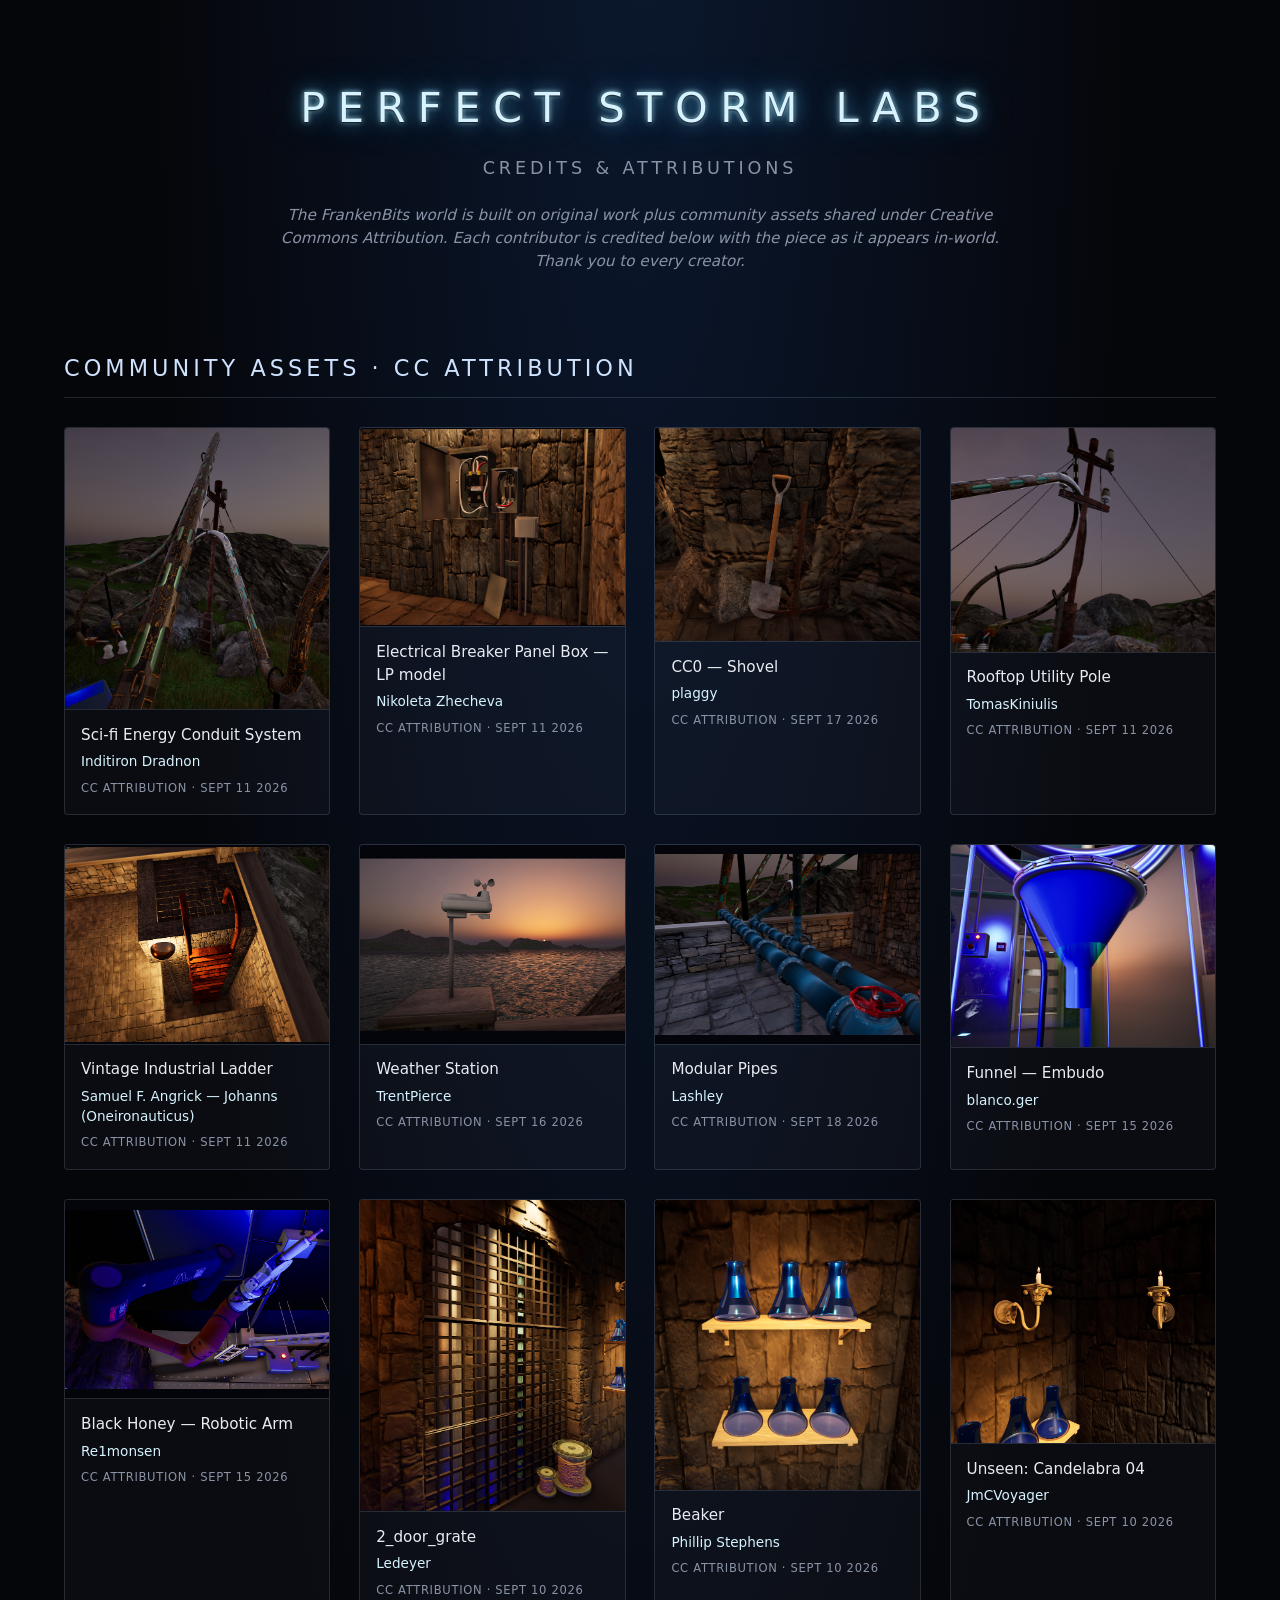
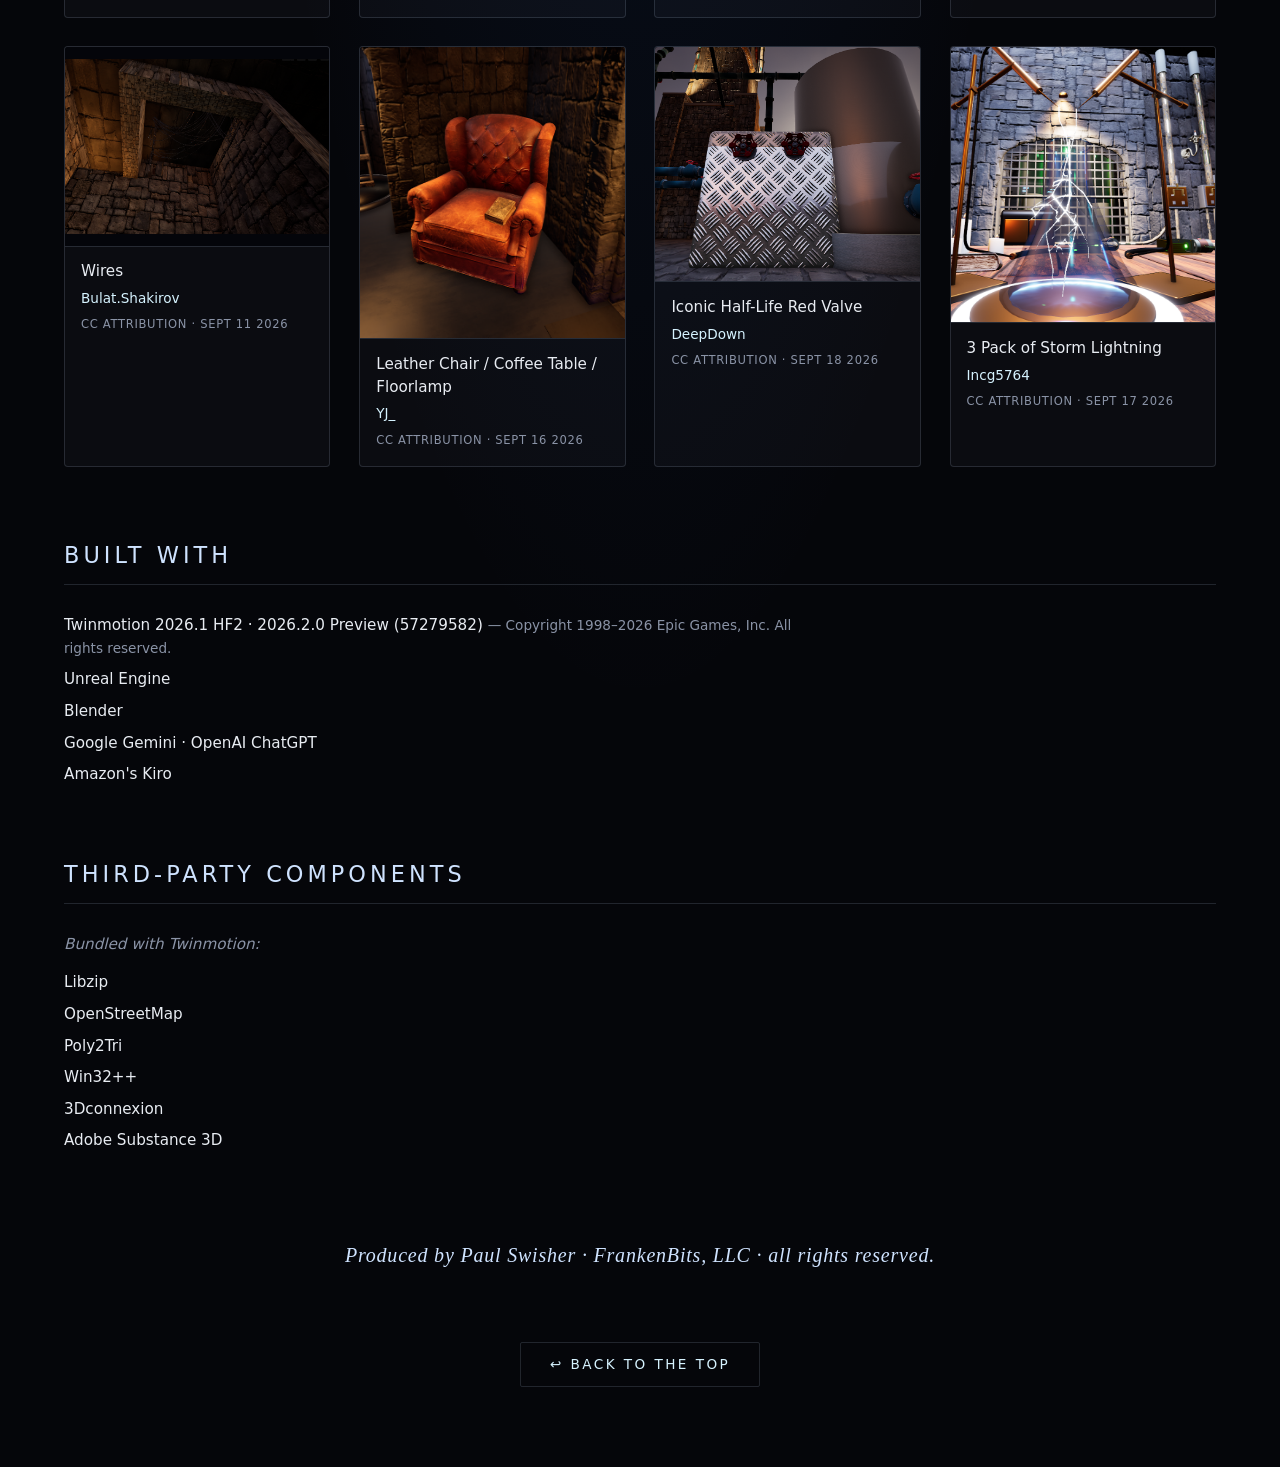
==== credits.html @ b1a1b000 "Add shield payoff beat: shield_loop + credits roll + 4-LED nav + credits.html" ====
<!DOCTYPE html>
<html lang="en">
<head>
  <meta charset="UTF-8" />
  <meta name="viewport" content="width=device-width, initial-scale=1.0" />
  <title>Credits &amp; Attributions — FrankenBits · Perfect Storm Labs</title>
  <meta name="description" content="Credits and asset attributions for the FrankenBits / Perfect Storm Labs world." />
  <!--
    STANDALONE attribution page (NOT a video stage — a real scrollable page, so overflow is allowed
    unlike index.html). Reached from the shield payoff's "Credits" projected-nav link. This page is
    the DURABLE CC-Attribution compliance surface: the 16 third-party assets below are used under
    CC Attribution and are credited here with name, author, license, and the date obtained.
    Each asset also shows an in-world render of the piece. Metadata source: archieve/credits.md.
  -->
  <style>
    :root {
      --bg: #05060a;
      --fg: #e8ecf2;
      --accent: #cfe3ff;      /* cool lightning-white */
      --cyan: #d6f3ff;        /* projected-light cyan core */
      --dim: #8a93a6;
      --line: rgba(207, 227, 255, 0.14);
      --card: rgba(207, 227, 255, 0.03);
    }
    * { box-sizing: border-box; margin: 0; padding: 0; }
    html { scroll-behavior: smooth; }
    body {
      background: var(--bg);
      color: var(--fg);
      font-family: "Segoe UI", system-ui, -apple-system, sans-serif;
      /* a faint central glow, echoing the shield's blue backlight */
      background-image: radial-gradient(ellipse at 50% -10%, rgba(40, 110, 220, 0.18) 0%, transparent 55%);
      min-height: 100vh;
      line-height: 1.5;
      padding: clamp(2rem, 6vw, 5rem) clamp(1rem, 5vw, 4rem) 5rem;
    }

    /* ── header ─────────────────────────────────────────── */
    header { text-align: center; margin-bottom: clamp(2.5rem, 7vw, 5rem); }
    .wordmark {
      font-size: clamp(1.4rem, 4vw, 2.6rem);
      font-weight: 300;
      letter-spacing: 0.3em;
      padding-left: 0.3em;
      text-transform: uppercase;
      color: var(--cyan);
      /* same dark-edge-then-bloom grammar as the in-world projected wordmark */
      text-shadow:
        0 1px 2px rgba(0, 10, 20, 0.95),
        0 0 5px  rgba(190, 240, 255, 0.9),
        0 0 18px rgba(90, 210, 255, 0.7),
        0 0 42px rgba(60, 170, 255, 0.4);
    }
    .page-title {
      margin-top: 1rem;
      font-size: clamp(0.85rem, 2vw, 1.1rem);
      letter-spacing: 0.22em;
      text-transform: uppercase;
      color: var(--dim);
    }
    .lede {
      max-width: 46rem;
      margin: 1.4rem auto 0;
      color: var(--dim);
      font-size: 0.95rem;
      font-style: italic;
    }

    /* ── section headings ───────────────────────────────── */
    .section { max-width: 72rem; margin: 0 auto clamp(2.5rem, 6vw, 4.5rem); }
    .section-h {
      font-size: clamp(1rem, 2.4vw, 1.4rem);
      font-weight: 400;
      letter-spacing: 0.18em;
      text-transform: uppercase;
      color: var(--accent);
      padding-bottom: 0.7rem;
      margin-bottom: 1.8rem;
      border-bottom: 1px solid var(--line);
    }

    /* ── asset grid (the 16 CC-Attribution assets) ─────────── */
    .grid {
      display: grid;
      grid-template-columns: repeat(auto-fill, minmax(240px, 1fr));
      gap: clamp(1rem, 2.5vw, 1.8rem);
    }
    .asset {
      background: var(--card);
      border: 1px solid var(--line);
      border-radius: 4px;
      overflow: hidden;
      display: flex;
      flex-direction: column;
      transition: border-color 0.25s ease, transform 0.15s ease;
    }
    .asset:hover {
      border-color: rgba(120, 210, 255, 0.5);
      transform: translateY(-2px);
    }
    .asset .thumb {
      width: 100%;
      aspect-ratio: 4 / 3;
      background: #04050a;
      display: grid;
      place-items: center;
    }
    .asset .thumb img {
      width: 100%;
      height: 100%;
      object-fit: contain;      /* assets vary in aspect; never crop */
      display: block;
    }
    .asset .meta { padding: 0.85rem 1rem 1.1rem; border-top: 1px solid var(--line); }
    .asset .name {
      font-size: 0.95rem;
      color: var(--fg);
      margin-bottom: 0.3rem;
    }
    .asset .author { font-size: 0.85rem; color: var(--cyan); }
    .asset .lic {
      font-size: 0.72rem;
      color: var(--dim);
      letter-spacing: 0.06em;
      margin-top: 0.5rem;
      text-transform: uppercase;
    }

    /* ── plain credit lists (Main / third-party / producer) ── */
    .credit-list { list-style: none; display: grid; gap: 0.55rem; max-width: 46rem; }
    .credit-list li { color: var(--fg); font-size: 0.95rem; }
    .credit-list li .sub { color: var(--dim); font-size: 0.85rem; }
    .producer {
      max-width: 46rem;
      margin: 0 auto;
      text-align: center;
      font-family: Georgia, "Times New Roman", serif;
      font-style: italic;
      color: var(--accent);
      font-size: clamp(1rem, 2.2vw, 1.25rem);
      letter-spacing: 0.04em;
      padding-top: 1rem;
    }

    /* ── back link (projected-light grammar) ───────────────── */
    .back {
      display: inline-block;
      margin: 0 auto;
      padding: 0.7rem 1.8rem;
      color: var(--cyan);
      text-decoration: none;
      letter-spacing: 0.18em;
      text-transform: uppercase;
      font-size: 0.85rem;
      border: 1px solid var(--line);
      border-radius: 2px;
      transition: background 0.25s ease, border-color 0.25s ease;
    }
    .back:hover { background: rgba(207, 227, 255, 0.08); border-color: rgba(120, 210, 255, 0.5); }
    .back-wrap { text-align: center; margin-top: 2rem; }
  </style>
</head>
<body>
  <header>
    <div class="wordmark">Perfect Storm Labs</div>
    <p class="page-title">Credits &amp; Attributions</p>
    <p class="lede">
      The FrankenBits world is built on original work plus community assets shared under
      Creative Commons Attribution. Each contributor is credited below with the piece as it
      appears in-world. Thank you to every creator.
    </p>
  </header>

  <!-- ── CC-ATTRIBUTION ASSETS (the 16 — license compliance) ───────────────── -->
  <section class="section">
    <h2 class="section-h">Community Assets · CC Attribution</h2>
    <div class="grid">
      <!-- item N ⇄ assets/credits/N.png (1:1 with archieve/credits.md) -->
      <figure class="asset">
        <div class="thumb"><img src="assets/credits/1.png" alt="Sci-fi Energy Conduit System" loading="lazy" /></div>
        <figcaption class="meta">
          <div class="name">Sci-fi Energy Conduit System</div>
          <div class="author">Inditiron Dradnon</div>
          <div class="lic">CC Attribution · Sept 11 2026</div>
        </figcaption>
      </figure>
      <figure class="asset">
        <div class="thumb"><img src="assets/credits/2.png" alt="Electrical Breaker Panel Box - LP model" loading="lazy" /></div>
        <figcaption class="meta">
          <div class="name">Electrical Breaker Panel Box — LP model</div>
          <div class="author">Nikoleta Zhecheva</div>
          <div class="lic">CC Attribution · Sept 11 2026</div>
        </figcaption>
      </figure>
      <figure class="asset">
        <div class="thumb"><img src="assets/credits/3.png" alt="Shovel" loading="lazy" /></div>
        <figcaption class="meta">
          <div class="name">CC0 — Shovel</div>
          <div class="author">plaggy</div>
          <div class="lic">CC Attribution · Sept 17 2026</div>
        </figcaption>
      </figure>
      <figure class="asset">
        <div class="thumb"><img src="assets/credits/4.png" alt="Rooftop Utility Pole" loading="lazy" /></div>
        <figcaption class="meta">
          <div class="name">Rooftop Utility Pole</div>
          <div class="author">TomasKiniulis</div>
          <div class="lic">CC Attribution · Sept 11 2026</div>
        </figcaption>
      </figure>
      <figure class="asset">
        <div class="thumb"><img src="assets/credits/5.png" alt="Vintage Industrial ladder" loading="lazy" /></div>
        <figcaption class="meta">
          <div class="name">Vintage Industrial Ladder</div>
          <div class="author">Samuel F. Angrick — Johanns (Oneironauticus)</div>
          <div class="lic">CC Attribution · Sept 11 2026</div>
        </figcaption>
      </figure>
      <figure class="asset">
        <div class="thumb"><img src="assets/credits/6.png" alt="Weather Station" loading="lazy" /></div>
        <figcaption class="meta">
          <div class="name">Weather Station</div>
          <div class="author">TrentPierce</div>
          <div class="lic">CC Attribution · Sept 16 2026</div>
        </figcaption>
      </figure>
      <figure class="asset">
        <div class="thumb"><img src="assets/credits/7.png" alt="Modular Pipes" loading="lazy" /></div>
        <figcaption class="meta">
          <div class="name">Modular Pipes</div>
          <div class="author">Lashley</div>
          <div class="lic">CC Attribution · Sept 18 2026</div>
        </figcaption>
      </figure>
      <figure class="asset">
        <div class="thumb"><img src="assets/credits/8.png" alt="Funnel - Embudo" loading="lazy" /></div>
        <figcaption class="meta">
          <div class="name">Funnel — Embudo</div>
          <div class="author">blanco.ger</div>
          <div class="lic">CC Attribution · Sept 15 2026</div>
        </figcaption>
      </figure>
      <figure class="asset">
        <div class="thumb"><img src="assets/credits/9.png" alt="Black Honey - Robotic Arm" loading="lazy" /></div>
        <figcaption class="meta">
          <div class="name">Black Honey — Robotic Arm</div>
          <div class="author">Re1monsen</div>
          <div class="lic">CC Attribution · Sept 15 2026</div>
        </figcaption>
      </figure>
      <figure class="asset">
        <div class="thumb"><img src="assets/credits/10.png" alt="2 door grate" loading="lazy" /></div>
        <figcaption class="meta">
          <div class="name">2_door_grate</div>
          <div class="author">Ledeyer</div>
          <div class="lic">CC Attribution · Sept 10 2026</div>
        </figcaption>
      </figure>
      <figure class="asset">
        <div class="thumb"><img src="assets/credits/11.png" alt="Beaker" loading="lazy" /></div>
        <figcaption class="meta">
          <div class="name">Beaker</div>
          <div class="author">Phillip Stephens</div>
          <div class="lic">CC Attribution · Sept 10 2026</div>
        </figcaption>
      </figure>
      <figure class="asset">
        <div class="thumb"><img src="assets/credits/12.png" alt="Unseen: Candelabra 04" loading="lazy" /></div>
        <figcaption class="meta">
          <div class="name">Unseen: Candelabra 04</div>
          <div class="author">JmCVoyager</div>
          <div class="lic">CC Attribution · Sept 10 2026</div>
        </figcaption>
      </figure>
      <figure class="asset">
        <div class="thumb"><img src="assets/credits/13.png" alt="Wires" loading="lazy" /></div>
        <figcaption class="meta">
          <div class="name">Wires</div>
          <div class="author">Bulat.Shakirov</div>
          <div class="lic">CC Attribution · Sept 11 2026</div>
        </figcaption>
      </figure>
      <figure class="asset">
        <div class="thumb"><img src="assets/credits/14.png" alt="Leather Chair, Coffee table, Floorlamp" loading="lazy" /></div>
        <figcaption class="meta">
          <div class="name">Leather Chair / Coffee Table / Floorlamp</div>
          <div class="author">YJ_</div>
          <div class="lic">CC Attribution · Sept 16 2026</div>
        </figcaption>
      </figure>
      <figure class="asset">
        <div class="thumb"><img src="assets/credits/15.png" alt="Iconic Half-Life red valve" loading="lazy" /></div>
        <figcaption class="meta">
          <div class="name">Iconic Half-Life Red Valve</div>
          <div class="author">DeepDown</div>
          <div class="lic">CC Attribution · Sept 18 2026</div>
        </figcaption>
      </figure>
      <figure class="asset">
        <div class="thumb"><img src="assets/credits/16.png" alt="3 Pack of Storm Lightning" loading="lazy" /></div>
        <figcaption class="meta">
          <div class="name">3 Pack of Storm Lightning</div>
          <div class="author">Incg5764</div>
          <div class="lic">CC Attribution · Sept 17 2026</div>
        </figcaption>
      </figure>
    </div>
  </section>

  <!-- ── MAIN TOOLS / ENGINES ──────────────────────────────────────────────── -->
  <section class="section">
    <h2 class="section-h">Built With</h2>
    <ul class="credit-list">
      <li>Twinmotion 2026.1 HF2 · 2026.2.0 Preview (57279582)
          <span class="sub">— Copyright 1998–2026 Epic Games, Inc. All rights reserved.</span></li>
      <li>Unreal Engine</li>
      <li>Blender</li>
      <li>Google Gemini · OpenAI ChatGPT</li>
      <li>Amazon's Kiro</li>
    </ul>
  </section>

  <!-- ── THIRD-PARTY (to Twinmotion) ───────────────────────────────────────── -->
  <section class="section">
    <h2 class="section-h">Third-Party Components</h2>
    <p class="lede" style="margin:0 0 1rem;">Bundled with Twinmotion:</p>
    <ul class="credit-list">
      <li>Libzip</li>
      <li>OpenStreetMap</li>
      <li>Poly2Tri</li>
      <li>Win32++</li>
      <li>3Dconnexion</li>
      <li>Adobe Substance 3D</li>
    </ul>
  </section>

  <!-- ── PRODUCER ──────────────────────────────────────────────────────────── -->
  <section class="section">
    <p class="producer">Produced by Paul Swisher · FrankenBits, LLC · all rights reserved.</p>
  </section>

  <div class="back-wrap">
    <a class="back" href="index.html">↩ Back to the top</a>
  </div>
</body>
</html>
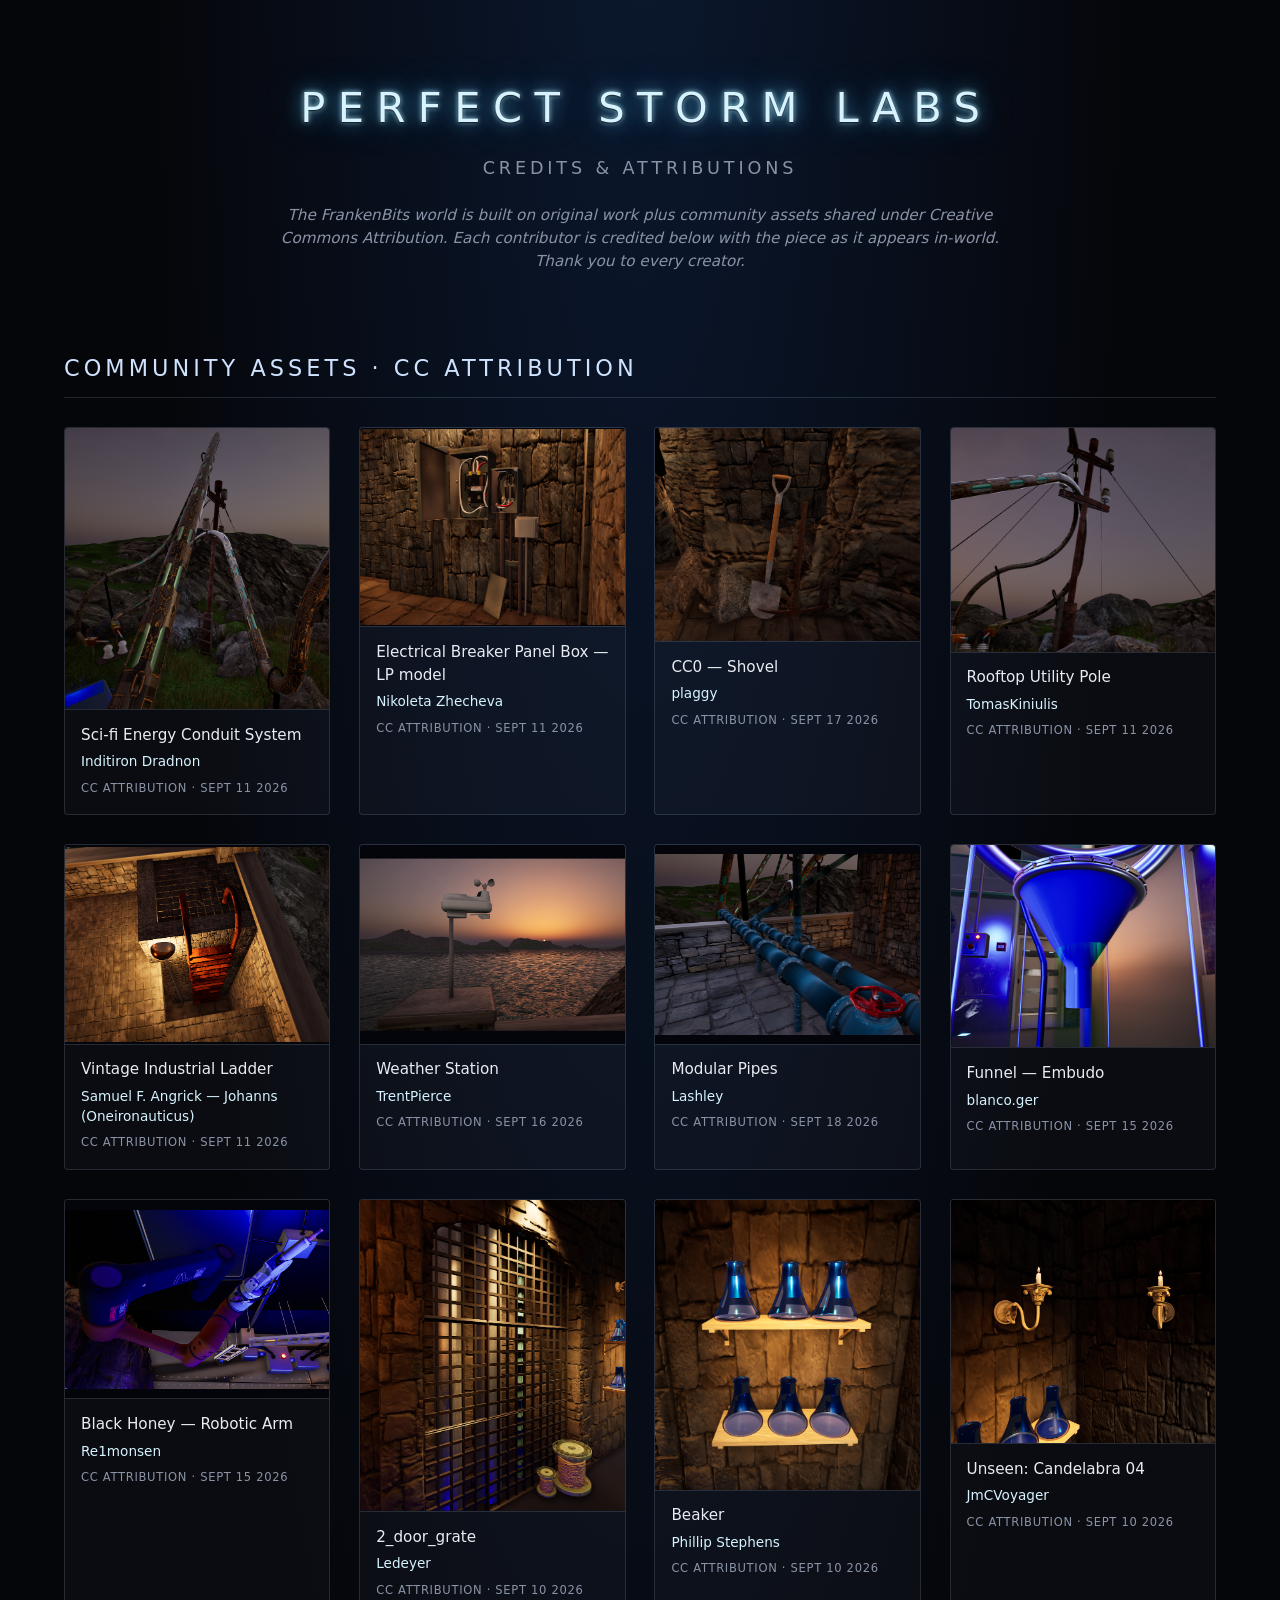
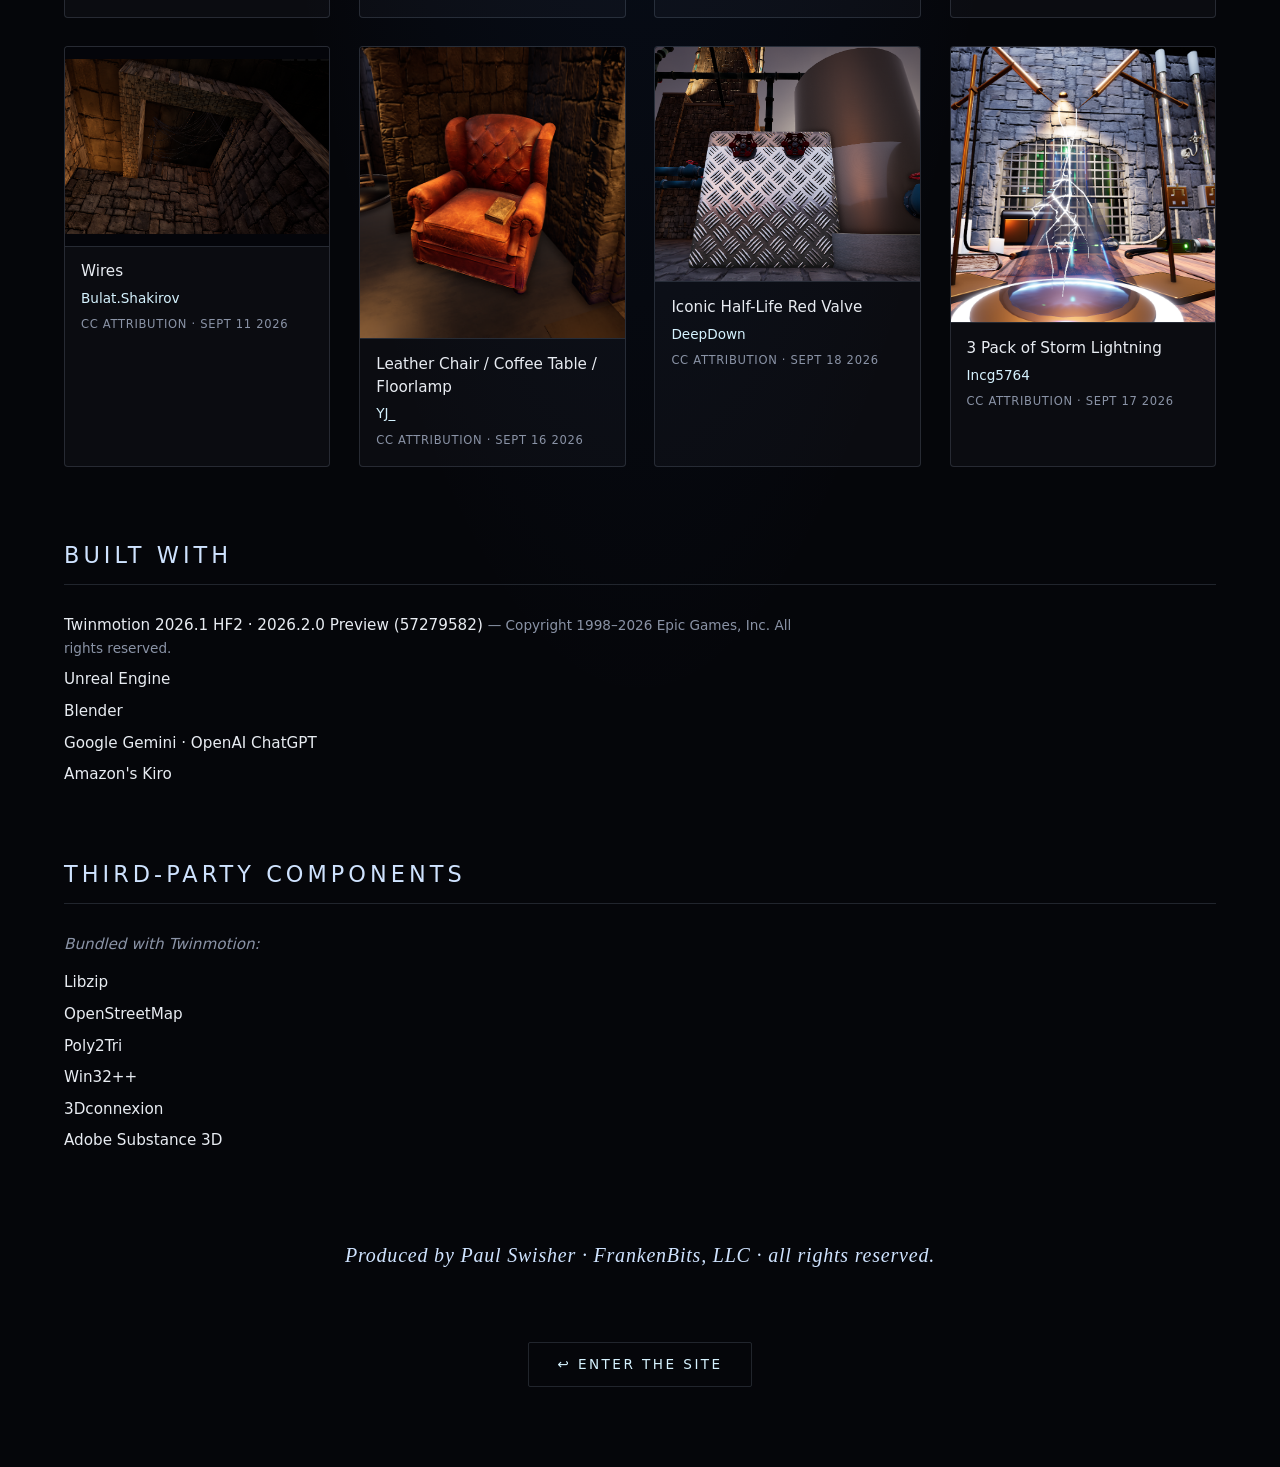
==== commit f4db7ad7: "Shield payoff: shield_loop + credits roll + 4-LED nav + credits.html + skip button; cut_2 LED fix" ====
--- a/credits.html
+++ b/credits.html
@@ -340,7 +340,7 @@
   </section>
 
   <div class="back-wrap">
-    <a class="back" href="index.html">↩ Back to the top</a>
+    <a class="back" href="index.html">↩ Enter the site</a>
   </div>
 </body>
 </html>
